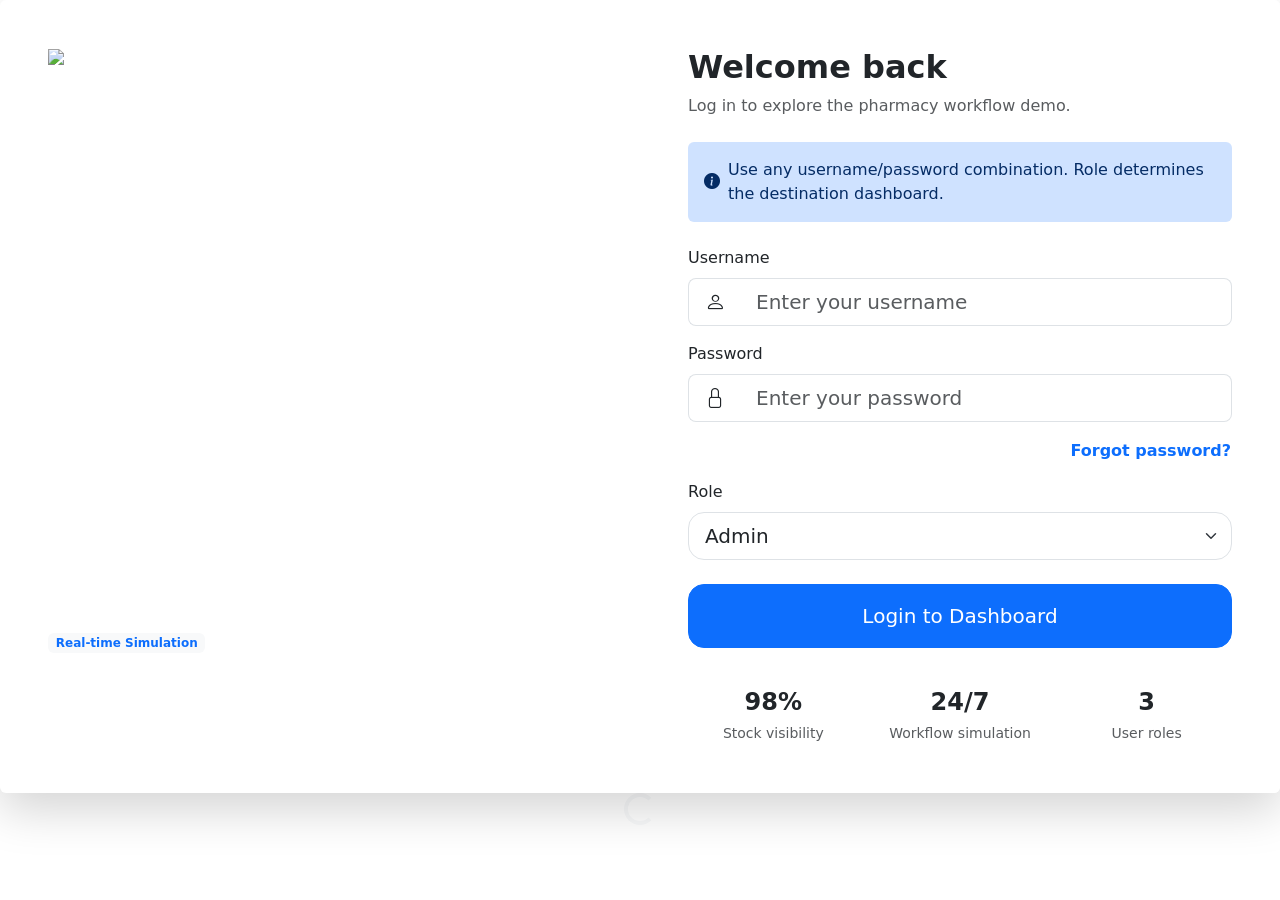
==== index.html @ 1a3782ec "Add files via upload" ====
<!DOCTYPE html>
<html lang="en">
<head>
  <meta charset="UTF-8" />
  <meta name="viewport" content="width=device-width, initial-scale=1.0" />
  <title>PharmaSys | Login</title>
  <link rel="preconnect" href="https://fonts.googleapis.com">
  <link rel="preconnect" href="https://fonts.gstatic.com" crossorigin>
  <link href="https://fonts.googleapis.com/css2?family=Inter:wght@400;500;600;700;800&display=swap" rel="stylesheet">
  <link href="https://cdn.jsdelivr.net/npm/bootstrap@5.3.3/dist/css/bootstrap.min.css" rel="stylesheet">
  <link href="https://cdn.jsdelivr.net/npm/bootstrap-icons@1.11.3/font/bootstrap-icons.css" rel="stylesheet">
  <link href="assets/css/styles.css" rel="stylesheet">
</head>
<body class="login-body">
  <div class="login-wrapper">
    <div class="login-card card border-0 shadow-lg overflow-hidden">
      <div class="row g-0 login-card-row">
        <div class="col-lg-6 d-none d-lg-flex login-hero">
          <div class="p-5 text-white d-flex flex-column justify-content-between h-100 w-100">
            <div>
              <div class="logo-pill mb-4">
                <img src="assets/images/la-medical-logo.jpg" alt="L.A. Medical Supplies Inc. logo">
              </div>
              <h1 class="display-5 fw-bold mb-3">Pharmacy Sales &amp; Inventory System</h1>
              <p class="lead text-white-50 mb-0">Presentation-ready dashboard prototype with intuitive workflows for admin, pharmacist, and staff users.</p>
            </div>
            <div class="hero-panels">
              <div class="glass-card">
                <span class="badge text-bg-light text-primary mb-3">Real-time Simulation</span>
                <div class="d-flex gap-3 align-items-center">
                  <div class="icon-bubble"><i class="bi bi-activity"></i></div>
                  <div>
                    <h5 class="mb-1">Easy to Use Experience</h5>
                    <p class="mb-0 text-white-50">Track inventory, process sales, and review alerts with polished interface states.</p>
                  </div>
                </div>
              </div>
            </div>
          </div>
        </div>
        <div class="col-lg-6 bg-white">
          <div class="p-4 p-lg-5 d-flex align-items-center h-100">
            <div class="w-100">
              <div class="d-lg-none logo-pill mb-4">
                <img src="assets/images/la-medical-logo.jpg" alt="L.A. Medical Supplies Inc. logo">
              </div>
              <h2 class="fw-bold mb-2">Welcome back</h2>
              <p class="text-muted mb-4">Log in to explore the pharmacy workflow demo.</p>
              <div class="alert alert-primary border-0 soft-alert d-flex align-items-center gap-2">
                <i class="bi bi-info-circle-fill"></i>
                <span>Use any username/password combination. Role determines the destination dashboard.</span>
              </div>
              <form id="loginForm" class="mt-4">
                <div class="mb-3">
                  <label class="form-label">Username</label>
                  <div class="input-group input-group-lg rounded-4 shadow-sm-sm">
                    <span class="input-group-text bg-transparent border-end-0"><i class="bi bi-person"></i></span>
                    <input type="text" class="form-control border-start-0" id="username" placeholder="Enter your username" required>
                  </div>
                </div>
                <div class="mb-3">
                  <label class="form-label">Password</label>
                  <div class="input-group input-group-lg rounded-4">
                    <span class="input-group-text bg-transparent border-end-0"><i class="bi bi-lock"></i></span>
                    <input type="password" class="form-control border-start-0" id="password" placeholder="Enter your password" required>
                  </div>
                </div>
                <div class="d-flex justify-content-end mb-3">
                  <button
                    type="button"
                    class="btn btn-link p-0 text-decoration-none fw-semibold"
                    data-bs-toggle="modal"
                    data-bs-target="#forgotPasswordModal"
                  >
                    Forgot password?
                  </button>
                </div>
                <div class="mb-4">
                  <label class="form-label">Role</label>
                  <select id="role" class="form-select form-select-lg rounded-4" required>
                    <option value="admin">Admin</option>
                    <option value="pharmacist">Pharmacist</option>
                    <option value="staff">Staff</option>
                  </select>
                </div>
                <button type="submit" class="btn btn-primary btn-lg w-100 rounded-4 py-3">Login to Dashboard</button>
              </form>
              <div class="row g-3 mt-4 text-center mini-stats">
                <div class="col-4">
                  <div class="mini-stat-card">
                    <h4 class="fw-bold mb-1">98%</h4>
                    <small class="text-muted">Stock visibility</small>
                  </div>
                </div>
                <div class="col-4">
                  <div class="mini-stat-card">
                    <h4 class="fw-bold mb-1">24/7</h4>
                    <small class="text-muted">Workflow simulation</small>
                  </div>
                </div>
                <div class="col-4">
                  <div class="mini-stat-card">
                    <h4 class="fw-bold mb-1">3</h4>
                    <small class="text-muted">User roles</small>
                  </div>
                </div>
              </div>
            </div>
          </div>
        </div>
      </div>
    </div>
  </div>

  <div class="modal fade" id="forgotPasswordModal" tabindex="-1" aria-labelledby="forgotPasswordModalLabel" aria-hidden="true">
    <div class="modal-dialog modal-dialog-centered">
      <div class="modal-content border-0 shadow-lg rounded-4">
        <div class="modal-header border-0 pb-0">
          <div>
            <h5 class="modal-title fw-bold" id="forgotPasswordModalLabel">Reset password</h5>
            <p class="text-muted small mb-0">Enter your username or email to receive demo reset instructions.</p>
          </div>
          <button type="button" class="btn-close" data-bs-dismiss="modal" aria-label="Close"></button>
        </div>
        <div class="modal-body pt-3">
          <form id="forgotPasswordForm">
            <div class="mb-3">
              <label for="resetIdentity" class="form-label">Username or Email</label>
              <input type="text" class="form-control form-control-lg" id="resetIdentity" placeholder="Enter username or email" required>
            </div>
            <p class="text-muted small mb-4">This demo will show a confirmation message instead of sending a real email.</p>
            <button type="submit" class="btn btn-primary w-100 py-3">Send reset link</button>
          </form>
        </div>
      </div>
    </div>
  </div>

  <div class="loading-overlay" id="loadingOverlay">
    <div class="text-center text-white">
      <div class="spinner-border text-light mb-3" role="status"></div>
      <p class="mb-0">Preparing dashboard...</p>
    </div>
  </div>

  <script src="https://cdn.jsdelivr.net/npm/bootstrap@5.3.3/dist/js/bootstrap.bundle.min.js"></script>
  <script src="assets/js/mock-data.js"></script>
  <script src="assets/js/app.js"></script>
</body>
</html>
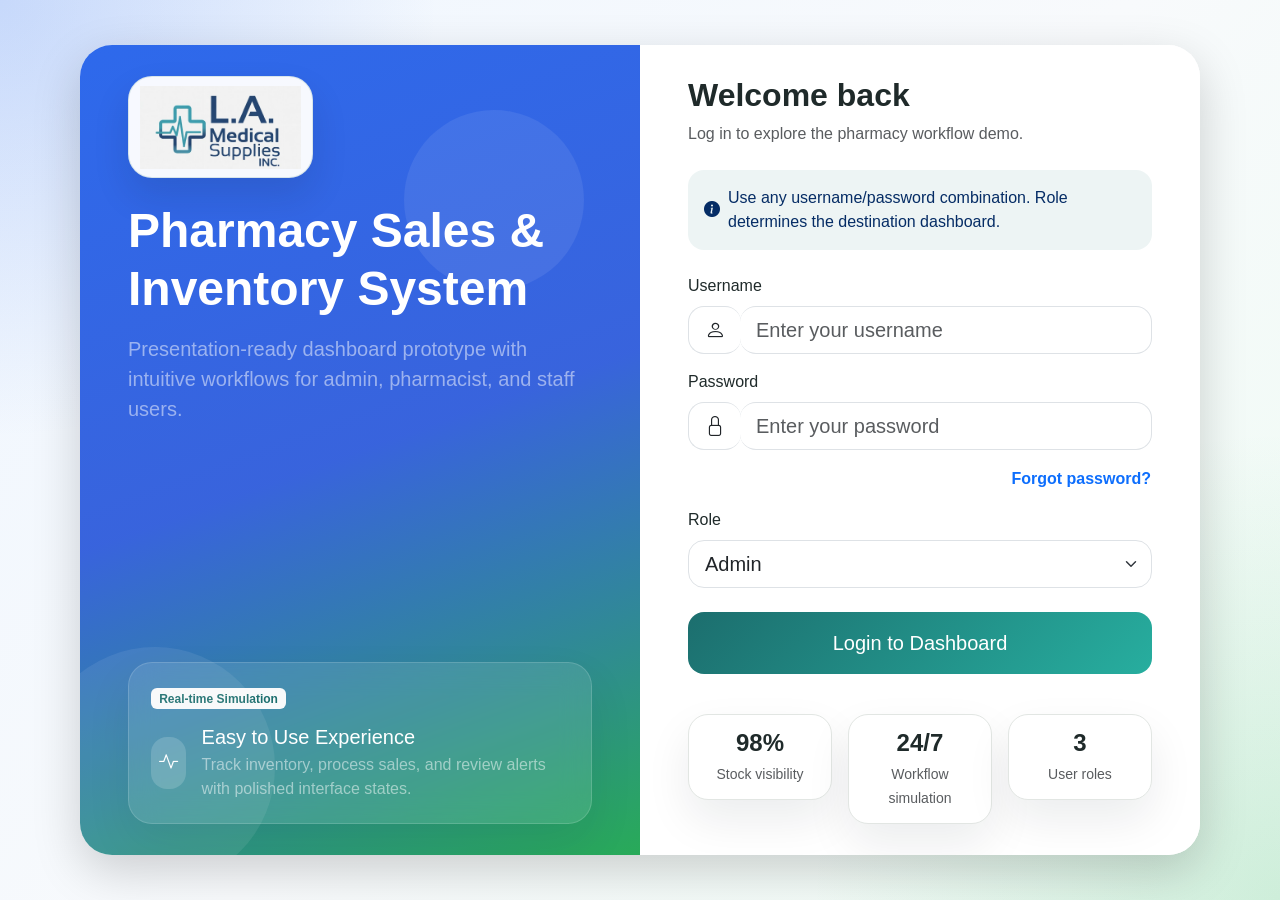
==== commit 25182bf3: "Add complete pharmacy UI flow with reorder page and updated shell" ====
--- a/index.html
+++ b/index.html
@@ -9,7 +9,7 @@
   <link href="https://fonts.googleapis.com/css2?family=Inter:wght@400;500;600;700;800&display=swap" rel="stylesheet">
   <link href="https://cdn.jsdelivr.net/npm/bootstrap@5.3.3/dist/css/bootstrap.min.css" rel="stylesheet">
   <link href="https://cdn.jsdelivr.net/npm/bootstrap-icons@1.11.3/font/bootstrap-icons.css" rel="stylesheet">
-  <link href="assets/css/styles.css" rel="stylesheet">
+  <link href="assets/css/style.css" rel="stylesheet">
 </head>
 <body class="login-body">
   <div class="login-wrapper">
--- a/assets/css/style.css
+++ b/assets/css/style.css
@@ -0,0 +1 @@
+@import url('./styles.css');
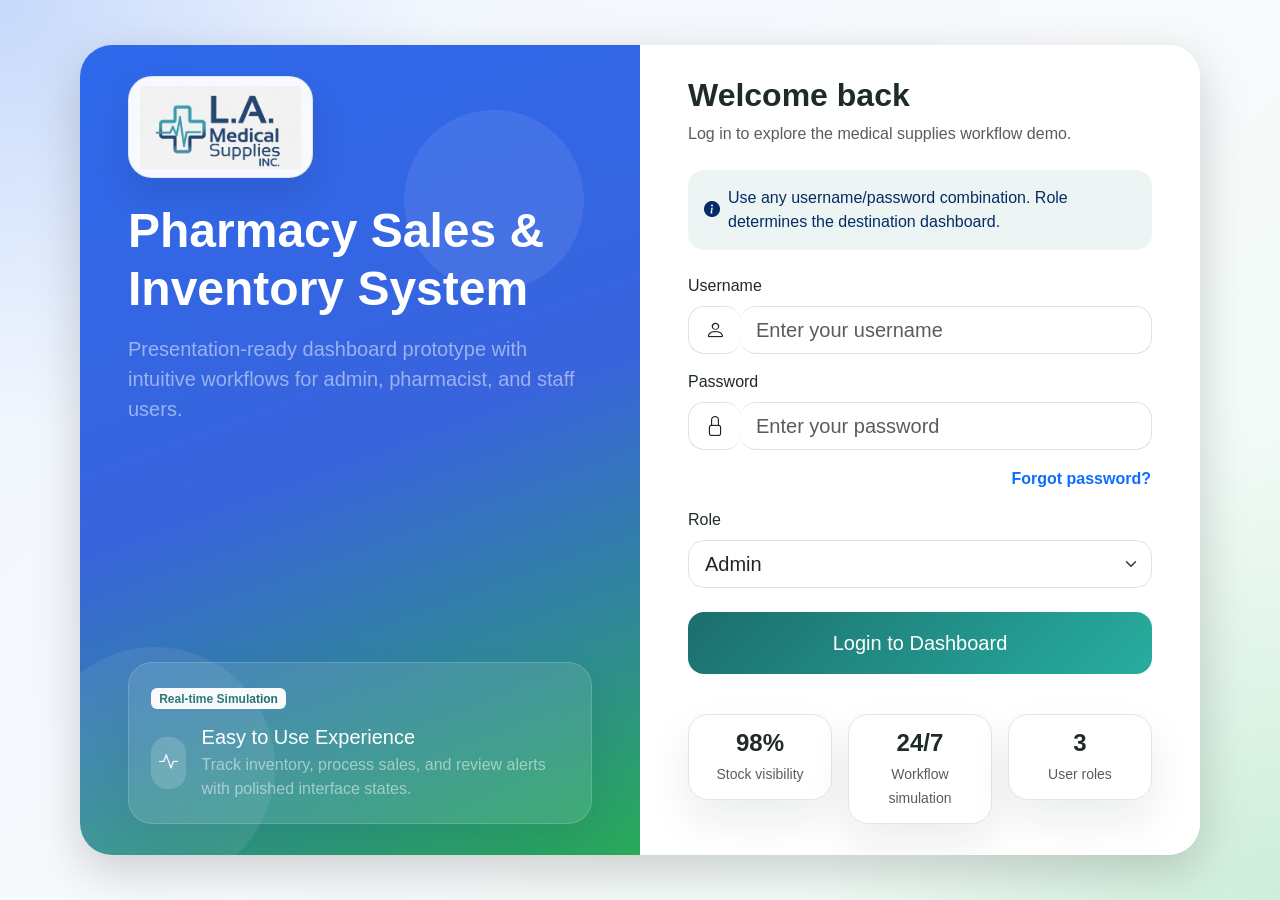
==== commit 62ca99f4: "Update UI language from medicine to supplies terminology" ====
--- a/index.html
+++ b/index.html
@@ -1,63 +1,63 @@
-<!DOCTYPE html>
-<html lang="en">
-<head>
-  <meta charset="UTF-8" />
-  <meta name="viewport" content="width=device-width, initial-scale=1.0" />
-  <title>PharmaSys | Login</title>
-  <link rel="preconnect" href="https://fonts.googleapis.com">
-  <link rel="preconnect" href="https://fonts.gstatic.com" crossorigin>
-  <link href="https://fonts.googleapis.com/css2?family=Inter:wght@400;500;600;700;800&display=swap" rel="stylesheet">
-  <link href="https://cdn.jsdelivr.net/npm/bootstrap@5.3.3/dist/css/bootstrap.min.css" rel="stylesheet">
-  <link href="https://cdn.jsdelivr.net/npm/bootstrap-icons@1.11.3/font/bootstrap-icons.css" rel="stylesheet">
-  <link href="assets/css/style.css" rel="stylesheet">
-</head>
-<body class="login-body">
-  <div class="login-wrapper">
-    <div class="login-card card border-0 shadow-lg overflow-hidden">
-      <div class="row g-0 login-card-row">
-        <div class="col-lg-6 d-none d-lg-flex login-hero">
-          <div class="p-5 text-white d-flex flex-column justify-content-between h-100 w-100">
-            <div>
-              <div class="logo-pill mb-4">
-                <img src="assets/images/la-medical-logo.jpg" alt="L.A. Medical Supplies Inc. logo">
-              </div>
-              <h1 class="display-5 fw-bold mb-3">Pharmacy Sales &amp; Inventory System</h1>
-              <p class="lead text-white-50 mb-0">Presentation-ready dashboard prototype with intuitive workflows for admin, pharmacist, and staff users.</p>
-            </div>
-            <div class="hero-panels">
-              <div class="glass-card">
-                <span class="badge text-bg-light text-primary mb-3">Real-time Simulation</span>
-                <div class="d-flex gap-3 align-items-center">
-                  <div class="icon-bubble"><i class="bi bi-activity"></i></div>
-                  <div>
-                    <h5 class="mb-1">Easy to Use Experience</h5>
-                    <p class="mb-0 text-white-50">Track inventory, process sales, and review alerts with polished interface states.</p>
-                  </div>
-                </div>
-              </div>
-            </div>
-          </div>
-        </div>
-        <div class="col-lg-6 bg-white">
-          <div class="p-4 p-lg-5 d-flex align-items-center h-100">
-            <div class="w-100">
-              <div class="d-lg-none logo-pill mb-4">
-                <img src="assets/images/la-medical-logo.jpg" alt="L.A. Medical Supplies Inc. logo">
-              </div>
-              <h2 class="fw-bold mb-2">Welcome back</h2>
-              <p class="text-muted mb-4">Log in to explore the pharmacy workflow demo.</p>
-              <div class="alert alert-primary border-0 soft-alert d-flex align-items-center gap-2">
-                <i class="bi bi-info-circle-fill"></i>
-                <span>Use any username/password combination. Role determines the destination dashboard.</span>
-              </div>
-              <form id="loginForm" class="mt-4">
-                <div class="mb-3">
-                  <label class="form-label">Username</label>
-                  <div class="input-group input-group-lg rounded-4 shadow-sm-sm">
-                    <span class="input-group-text bg-transparent border-end-0"><i class="bi bi-person"></i></span>
-                    <input type="text" class="form-control border-start-0" id="username" placeholder="Enter your username" required>
-                  </div>
-                </div>
+<!DOCTYPE html>
+<html lang="en">
+<head>
+  <meta charset="UTF-8" />
+  <meta name="viewport" content="width=device-width, initial-scale=1.0" />
+  <title>PharmaSys | Login</title>
+  <link rel="preconnect" href="https://fonts.googleapis.com">
+  <link rel="preconnect" href="https://fonts.gstatic.com" crossorigin>
+  <link href="https://fonts.googleapis.com/css2?family=Inter:wght@400;500;600;700;800&display=swap" rel="stylesheet">
+  <link href="https://cdn.jsdelivr.net/npm/bootstrap@5.3.3/dist/css/bootstrap.min.css" rel="stylesheet">
+  <link href="https://cdn.jsdelivr.net/npm/bootstrap-icons@1.11.3/font/bootstrap-icons.css" rel="stylesheet">
+  <link href="assets/css/style.css" rel="stylesheet">
+</head>
+<body class="login-body">
+  <div class="login-wrapper">
+    <div class="login-card card border-0 shadow-lg overflow-hidden">
+      <div class="row g-0 login-card-row">
+        <div class="col-lg-6 d-none d-lg-flex login-hero">
+          <div class="p-5 text-white d-flex flex-column justify-content-between h-100 w-100">
+            <div>
+              <div class="logo-pill mb-4">
+                <img src="assets/images/la-medical-logo.jpg" alt="L.A. Medical Supplies Inc. logo">
+              </div>
+              <h1 class="display-5 fw-bold mb-3">Pharmacy Sales &amp; Inventory System</h1>
+              <p class="lead text-white-50 mb-0">Presentation-ready dashboard prototype with intuitive workflows for admin, pharmacist, and staff users.</p>
+            </div>
+            <div class="hero-panels">
+              <div class="glass-card">
+                <span class="badge text-bg-light text-primary mb-3">Real-time Simulation</span>
+                <div class="d-flex gap-3 align-items-center">
+                  <div class="icon-bubble"><i class="bi bi-activity"></i></div>
+                  <div>
+                    <h5 class="mb-1">Easy to Use Experience</h5>
+                    <p class="mb-0 text-white-50">Track inventory, process sales, and review alerts with polished interface states.</p>
+                  </div>
+                </div>
+              </div>
+            </div>
+          </div>
+        </div>
+        <div class="col-lg-6 bg-white">
+          <div class="p-4 p-lg-5 d-flex align-items-center h-100">
+            <div class="w-100">
+              <div class="d-lg-none logo-pill mb-4">
+                <img src="assets/images/la-medical-logo.jpg" alt="L.A. Medical Supplies Inc. logo">
+              </div>
+              <h2 class="fw-bold mb-2">Welcome back</h2>
+              <p class="text-muted mb-4">Log in to explore the medical supplies workflow demo.</p>
+              <div class="alert alert-primary border-0 soft-alert d-flex align-items-center gap-2">
+                <i class="bi bi-info-circle-fill"></i>
+                <span>Use any username/password combination. Role determines the destination dashboard.</span>
+              </div>
+              <form id="loginForm" class="mt-4">
+                <div class="mb-3">
+                  <label class="form-label">Username</label>
+                  <div class="input-group input-group-lg rounded-4 shadow-sm-sm">
+                    <span class="input-group-text bg-transparent border-end-0"><i class="bi bi-person"></i></span>
+                    <input type="text" class="form-control border-start-0" id="username" placeholder="Enter your username" required>
+                  </div>
+                </div>
                 <div class="mb-3">
                   <label class="form-label">Password</label>
                   <div class="input-group input-group-lg rounded-4">
@@ -80,35 +80,35 @@
                   <select id="role" class="form-select form-select-lg rounded-4" required>
                     <option value="admin">Admin</option>
                     <option value="pharmacist">Pharmacist</option>
-                    <option value="staff">Staff</option>
-                  </select>
-                </div>
-                <button type="submit" class="btn btn-primary btn-lg w-100 rounded-4 py-3">Login to Dashboard</button>
-              </form>
-              <div class="row g-3 mt-4 text-center mini-stats">
-                <div class="col-4">
-                  <div class="mini-stat-card">
-                    <h4 class="fw-bold mb-1">98%</h4>
-                    <small class="text-muted">Stock visibility</small>
-                  </div>
-                </div>
-                <div class="col-4">
-                  <div class="mini-stat-card">
-                    <h4 class="fw-bold mb-1">24/7</h4>
-                    <small class="text-muted">Workflow simulation</small>
-                  </div>
-                </div>
-                <div class="col-4">
-                  <div class="mini-stat-card">
-                    <h4 class="fw-bold mb-1">3</h4>
-                    <small class="text-muted">User roles</small>
-                  </div>
-                </div>
-              </div>
-            </div>
-          </div>
-        </div>
-      </div>
+                    <option value="staff">Staff</option>
+                  </select>
+                </div>
+                <button type="submit" class="btn btn-primary btn-lg w-100 rounded-4 py-3">Login to Dashboard</button>
+              </form>
+              <div class="row g-3 mt-4 text-center mini-stats">
+                <div class="col-4">
+                  <div class="mini-stat-card">
+                    <h4 class="fw-bold mb-1">98%</h4>
+                    <small class="text-muted">Stock visibility</small>
+                  </div>
+                </div>
+                <div class="col-4">
+                  <div class="mini-stat-card">
+                    <h4 class="fw-bold mb-1">24/7</h4>
+                    <small class="text-muted">Workflow simulation</small>
+                  </div>
+                </div>
+                <div class="col-4">
+                  <div class="mini-stat-card">
+                    <h4 class="fw-bold mb-1">3</h4>
+                    <small class="text-muted">User roles</small>
+                  </div>
+                </div>
+              </div>
+            </div>
+          </div>
+        </div>
+      </div>
     </div>
   </div>
 
@@ -140,11 +140,11 @@
     <div class="text-center text-white">
       <div class="spinner-border text-light mb-3" role="status"></div>
       <p class="mb-0">Preparing dashboard...</p>
-    </div>
-  </div>
-
-  <script src="https://cdn.jsdelivr.net/npm/bootstrap@5.3.3/dist/js/bootstrap.bundle.min.js"></script>
-  <script src="assets/js/mock-data.js"></script>
-  <script src="assets/js/app.js"></script>
-</body>
-</html>
+    </div>
+  </div>
+
+  <script src="https://cdn.jsdelivr.net/npm/bootstrap@5.3.3/dist/js/bootstrap.bundle.min.js"></script>
+  <script src="assets/js/mock-data.js"></script>
+  <script src="assets/js/app.js"></script>
+</body>
+</html>
